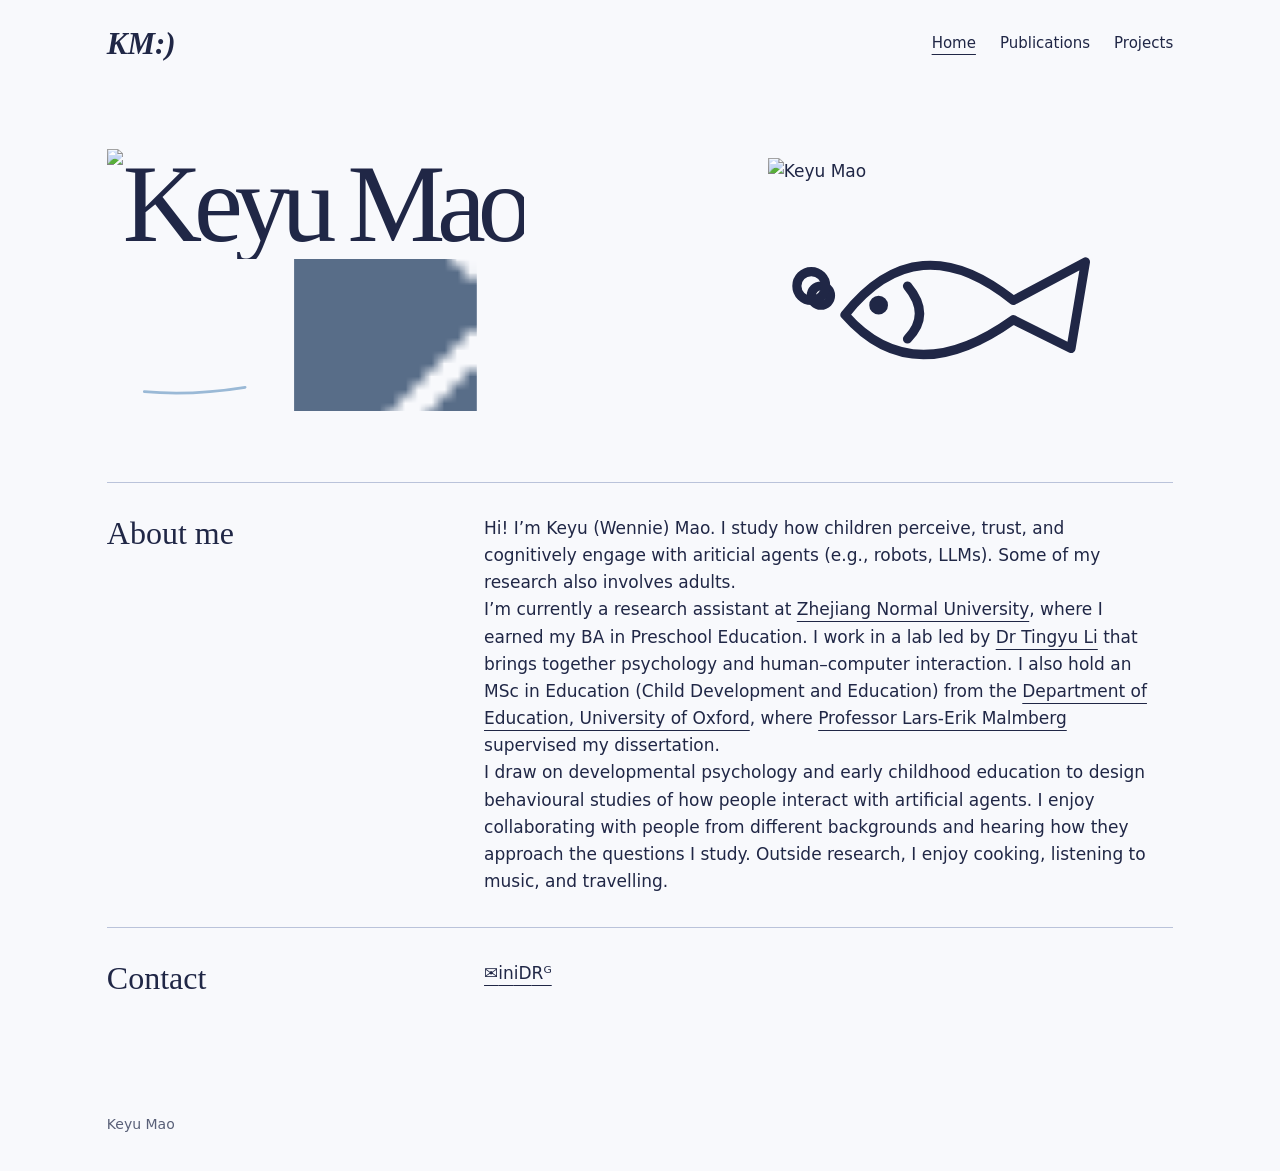
==== index.html @ 1b0c98d7 "Add files via upload" ====
<!doctype html><html lang="en-GB"><meta charset="utf-8"><meta name="viewport" content="width=device-width, initial-scale=1"><title>About | Keyu Mao</title><link rel="stylesheet" href="style.css"><link rel="stylesheet" href="assets/portrait.css"><header><a href="index.html" aria-label="Keyu Mao home">KM:)</a><nav aria-label="Main navigation"><a href="index.html" aria-current="page">Home</a><a href="publications.html" >Publications</a><a href="projects.html" >Projects</a></nav></header><main><section class="hero"><div class="lettering"><h1><img class="name-mark" src="assets/keyu-name.png" alt="Keyu Mao"></h1><svg class="slogan-mark" viewBox="0 120 2048 560" role="img" aria-label="Where human minds meet artificial minds.">
  <defs><filter id="fine-lettering"><feMorphology operator="erode" radius="1.5"/></filter><mask id="slogan-ink" maskUnits="userSpaceOnUse" x="0" y="0" width="2048" height="768" style="mask-type:alpha"><image filter="url(#fine-lettering)" href="assets/slogan.png" width="2048" height="768"/></mask></defs>
  <rect width="2048" height="768" fill="#586D88" mask="url(#slogan-ink)"/>
  <path d="M137 608 Q309 624 508 592" fill="none" stroke="#9AB9D6" stroke-width="10" stroke-linecap="round"/>
</svg></div><figure class="portrait"><img src="assets/portrait.jpg" alt="Keyu Mao"><svg xmlns="http://www.w3.org/2000/svg" viewBox="0 0 76 45" fill="none" stroke="currentColor" stroke-width="1.9" stroke-linecap="round" stroke-linejoin="round" class="fish" tabindex="0" role="img" aria-label="A little fish blowing bubbles"><path d="M16 27Q31 8 51 24L66 16 63 34 51 28Q30 43 16 27Z M29 21Q34 27 29 32"/><circle cx="23" cy="25" r="1" fill="currentColor"/><circle class="bubble" cx="11" cy="23" r="2"/><circle class="bubble b2" cx="9" cy="21" r="3"/></svg>
</figure></section>
<section class="bio"><h2>About me</h2><div><p>Hi! I’m Keyu (Wennie) Mao. I study how children perceive, trust, and cognitively engage with ariticial agents (e.g., robots, LLMs). Some of my research also involves adults.</p><p>I’m currently a research assistant at <a href="https://www.zjnu.edu.cn/english/main.htm">Zhejiang Normal University</a>, where I earned my BA in Preschool Education. I work in a lab led by <a href="https://scholar.google.com/citations?user=szrL_h4AAAAJ&amp;hl=en">Dr Tingyu Li</a> that brings together psychology and human–computer interaction. I also hold an MSc in Education (Child Development and Education) from the <a href="https://www.education.ox.ac.uk/">Department of Education, University of Oxford</a>, where <a href="https://www.education.ox.ac.uk/person/lars-erik-malmberg/">Professor Lars-Erik Malmberg</a> supervised my dissertation.</p><p>I draw on developmental psychology and early childhood education to design behavioural studies of how people interact with artificial agents. I enjoy collaborating with people from different backgrounds and hearing how they approach the questions I study. Outside research, I enjoy cooking, listening to music, and travelling.</p></div></section>
<section class="bio"><h2>Contact</h2><div class="contacts"><a href="mailto:wennieyu07@outlook.com" title="Email" aria-label="Email">✉</a><a href="https://www.linkedin.com/in/keyu-mao-9b1195332/" title="LinkedIn" aria-label="LinkedIn">in</a><a href="https://orcid.org/0000-0002-1452-9672" title="ORCID" aria-label="ORCID">iD</a><a href="https://www.researchgate.net/profile/Keyu-Mao-6?ev=hdr_xprf&amp;_sg=OA8RdhxcjzEUWHXOC6oxvJYjn3bmKNLloK2OwYYhkCG5j2HhFHloiunzNK5vc4hrcK11CvQQdRwlt5yb3biUGFNu" title="ResearchGate" aria-label="ResearchGate">Rᴳ</a></div></section></main><footer>Keyu Mao</footer></html>
---- style.css ----
*{box-sizing:border-box}body{margin:0;background:#f8f9fc;color:#202746;font:17px/1.6 system-ui,sans-serif}header,main,footer{max-width:1220px;margin:auto;padding:0 6%}header{display:flex;align-items:center;justify-content:space-between;min-height:86px}header>a{font:italic bold 31px Georgia}a{color:inherit;text-underline-offset:6px}header a{text-decoration:none}nav{display:flex;gap:24px;font-size:15px}nav [aria-current],a:hover{text-decoration:underline}main{padding-bottom:64px}.hero{display:grid;grid-template-columns:1.25fr 1fr;align-items:center;gap:6%;padding:55px 0}h1,h2,h3,p{margin:0}h1{font:500 clamp(64px,8.6vw,130px)/1 Georgia;letter-spacing:-.075em}.tag{margin-top:25px;font:clamp(23px,2.8vw,40px)/1.25 Georgia;color:#434f81;max-width:15em}.art{display:grid;place-items:center;aspect-ratio:1.2;background:repeating-radial-gradient(ellipse at 100% 105%,transparent 0 22px,#a7b2db 23px 24px),#dce2f4;border-radius:52% 52% 4px 4px;color:#2e3964;font:italic clamp(78px,11vw,160px) Georgia;letter-spacing:-.14em;padding-right:.12em}.bio,article{display:grid;grid-template-columns:1fr 2.2fr;gap:6%;padding:32px 0;border-top:1px solid #bac3da}.bio h2{font:32px Georgia}.bio p{max-width:62ch}.title{padding:64px 0 40px;font-size:clamp(50px,8vw,98px)}small{color:#4b587d}article h2,summary{font:clamp(22px,2.5vw,32px)/1.2 Georgia}article p,details p{margin:12px 0}summary{cursor:pointer}footer{padding-top:20px;padding-bottom:35px;color:#596078;font-size:14px}@media(max-width:650px){header{min-height:68px}nav{gap:13px;font-size:13px}.hero{grid-template-columns:1fr;padding:30px 0;gap:25px}.art{width:65%;justify-self:end}.bio,article{grid-template-columns:1fr;gap:10px}.tag{margin-top:14px}}

.publications {
  width: min(88%, 720px);
  padding: 0 0 64px;
}
.publications .title {
  padding: clamp(28px, 5vw, 54px) 0 24px;
  font-size: clamp(30px, 4vw, 42px);
  letter-spacing: -.04em;
}
.publications article {
  grid-template-columns: 4ch minmax(0, 1fr);
  column-gap: clamp(16px, 3vw, 36px);
  padding: 20px 0;
  font-size: 12pt;
  line-height: 1.5;
}
.publications article h2 {
  font: 600 1em/1.45 Georgia, serif;
}
.publications article p { margin: 5px 0 0; }
.publications article small { font-size: 1em; }
.publications article a { text-underline-offset: .17em; }
@media (max-width: 540px) {
  .publications article { grid-template-columns: 1fr; row-gap: 5px; }
}

header > a, header nav { display:flex; align-items:center; line-height:1; }
.projects { width:min(88%, 880px); padding:0 0 64px; }
.projects .title { font-size:clamp(30px,4vw,42px); letter-spacing:-.04em; padding:clamp(28px,5vw,54px) 0 28px; }
.projects section { border-top:1px solid #bac3da; padding:18px 0 32px; }
.projects h2 { font:italic 23px/1.3 Georgia,serif; margin:0 0 18px; }
.project-grid { display:grid; grid-template-columns:repeat(auto-fill,minmax(min(175px,100%),1fr)); gap:24px 18px; }
.project-grid figure { margin:0; }
.project-icon { position:relative; display:grid; place-items:center; width:100%; aspect-ratio:1; border-radius:18px; overflow:hidden; background:#fff; border:1px solid #d8ddea; color:#202746; }
.project-icon img { width:100%; height:100%; position:absolute; object-fit:contain; }
.project-icon span { position:relative; text-align:center; padding:10px; font:12pt/1.24 Georgia,serif; opacity:0; }
.project-icon img,.project-icon span { transition:opacity .18s; }
.project-icon:is(:hover,:focus) img { opacity:.16; }
.project-icon:is(:hover,:focus) span { opacity:1; }
.project-grid figcaption { margin-top:6px; text-align:center; font:italic 14px Georgia,serif; }
@media (hover:none) {
 .project-icon span { opacity:1; align-self:end; background:#fffffff2; width:100%; }
}
@media(prefers-reduced-motion:reduce){.project-icon * {transition:none;}}
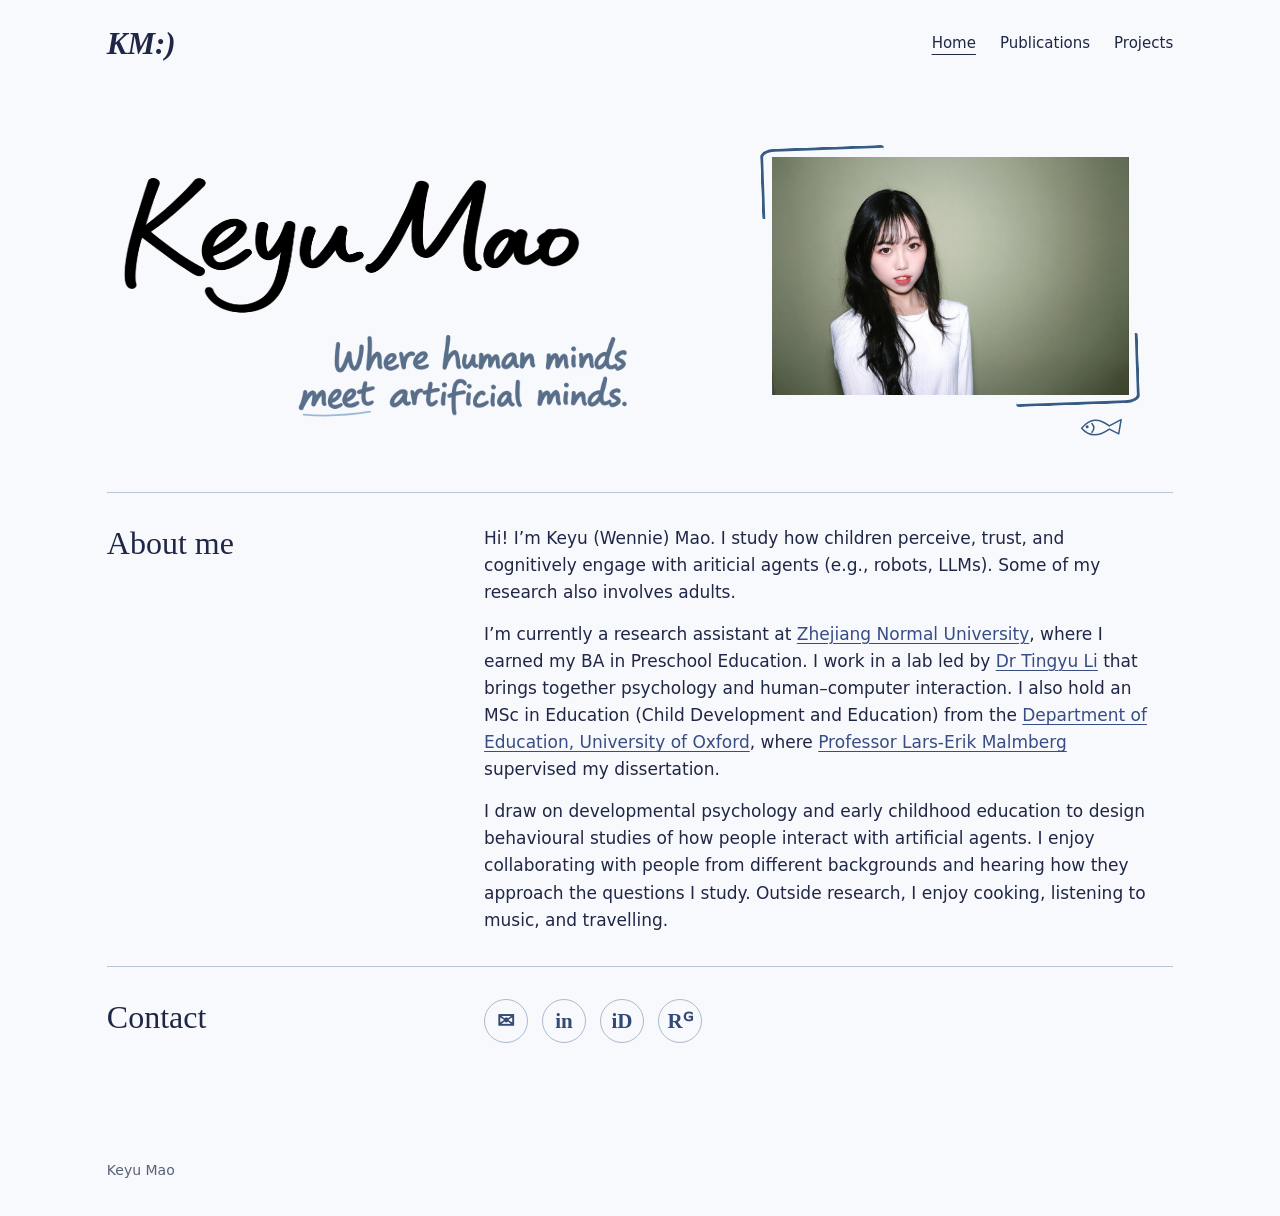
==== commit 2ba6617a: "Duplicate bio section in index.html" ====
--- a/index.html
+++ b/index.html
@@ -4,5 +4,5 @@
   <path d="M137 608 Q309 624 508 592" fill="none" stroke="#9AB9D6" stroke-width="10" stroke-linecap="round"/>
 </svg></div><figure class="portrait"><img src="assets/portrait.jpg" alt="Keyu Mao"><svg xmlns="http://www.w3.org/2000/svg" viewBox="0 0 76 45" fill="none" stroke="currentColor" stroke-width="1.9" stroke-linecap="round" stroke-linejoin="round" class="fish" tabindex="0" role="img" aria-label="A little fish blowing bubbles"><path d="M16 27Q31 8 51 24L66 16 63 34 51 28Q30 43 16 27Z M29 21Q34 27 29 32"/><circle cx="23" cy="25" r="1" fill="currentColor"/><circle class="bubble" cx="11" cy="23" r="2"/><circle class="bubble b2" cx="9" cy="21" r="3"/></svg>
 </figure></section>
-<section class="bio"><h2>About me</h2><div><p>Hi! I’m Keyu (Wennie) Mao. I study how children perceive, trust, and cognitively engage with ariticial agents (e.g., robots, LLMs). Some of my research also involves adults.</p><p>I’m currently a research assistant at <a href="https://www.zjnu.edu.cn/english/main.htm">Zhejiang Normal University</a>, where I earned my BA in Preschool Education. I work in a lab led by <a href="https://scholar.google.com/citations?user=szrL_h4AAAAJ&amp;hl=en">Dr Tingyu Li</a> that brings together psychology and human–computer interaction. I also hold an MSc in Education (Child Development and Education) from the <a href="https://www.education.ox.ac.uk/">Department of Education, University of Oxford</a>, where <a href="https://www.education.ox.ac.uk/person/lars-erik-malmberg/">Professor Lars-Erik Malmberg</a> supervised my dissertation.</p><p>I draw on developmental psychology and early childhood education to design behavioural studies of how people interact with artificial agents. I enjoy collaborating with people from different backgrounds and hearing how they approach the questions I study. Outside research, I enjoy cooking, listening to music, and travelling.</p></div></section>
-<section class="bio"><h2>Contact</h2><div class="contacts"><a href="mailto:wennieyu07@outlook.com" title="Email" aria-label="Email">✉</a><a href="https://www.linkedin.com/in/keyu-mao-9b1195332/" title="LinkedIn" aria-label="LinkedIn">in</a><a href="https://orcid.org/0000-0002-1452-9672" title="ORCID" aria-label="ORCID">iD</a><a href="https://www.researchgate.net/profile/Keyu-Mao-6?ev=hdr_xprf&amp;_sg=OA8RdhxcjzEUWHXOC6oxvJYjn3bmKNLloK2OwYYhkCG5j2HhFHloiunzNK5vc4hrcK11CvQQdRwlt5yb3biUGFNu" title="ResearchGate" aria-label="ResearchGate">Rᴳ</a></div></section></main><footer>Keyu Mao</footer></html>+<section class="bio"><h2>About me</h2><div><p>Hi! I’m Keyu (Wennie) Mao. I study how children perceive, trust, and cognitively engage with ariticial agents (e.g., robots, LLMs). Some of my research also involves adults.</p><p>I’m currently a research assistant at <a href="https://www.zjnu.edu.cn/english/main.htm">Zhejiang Normal University</a>, where I earned my BA in Preschool Education. I work in a lab led by <a href="https://scholar.google.com/citations?hl=zh-CN&user=K_DIkcgAAAAJ">Dr Tingyu Li</a> that brings together psychology and human–computer interaction. I also hold an MSc in Education (Child Development and Education) from the <a href="https://www.education.ox.ac.uk/">Department of Education, University of Oxford</a>, where <a href="https://www.education.ox.ac.uk/person/lars-erik-malmberg/">Professor Lars-Erik Malmberg</a> supervised my dissertation.</p><p>I draw on developmental psychology and early childhood education to design behavioural studies of how people interact with artificial agents. I enjoy collaborating with people from different backgrounds and hearing how they approach the questions I study. Outside research, I enjoy cooking, listening to music, and travelling.</p></div></section>
+<section class="bio"><h2>Contact</h2><div class="contacts"><a href="mailto:wennieyu07@outlook.com" title="Email" aria-label="Email">✉</a><a href="https://www.linkedin.com/in/keyu-mao-9b1195332/" title="LinkedIn" aria-label="LinkedIn">in</a><a href="https://orcid.org/0000-0002-1452-9672" title="ORCID" aria-label="ORCID">iD</a><a href="https://www.researchgate.net/profile/Keyu-Mao-6?ev=hdr_xprf&amp;_sg=OA8RdhxcjzEUWHXOC6oxvJYjn3bmKNLloK2OwYYhkCG5j2HhFHloiunzNK5vc4hrcK11CvQQdRwlt5yb3biUGFNu" title="ResearchGate" aria-label="ResearchGate">Rᴳ</a></div></section></main><footer>Keyu Mao</footer></html>
--- a/assets/portrait.css
+++ b/assets/portrait.css
@@ -0,0 +1,14 @@
+.portrait{position:relative;margin:16px 16px 42px;isolation:isolate}
+.portrait img{display:block;width:100%;height:auto}
+.portrait::before,.portrait::after{content:"";position:absolute;width:34%;height:28%;border:3px solid #375c83;pointer-events:none}
+.portrait::before{top:-10px;left:-11px;border-width:3px 0 0 3px;border-radius:12% 3% 0 2%;transform:rotate(-2deg)}
+.portrait::after{bottom:-10px;right:-11px;border-width:0 3px 3px 0;border-radius:0 2% 12% 3%;transform:rotate(-2deg)}
+.fish{position:absolute;right:0;top:calc(100% + 12px);width:60px;color:#375c83}
+.fish .bubble{opacity:0;transform-box:fill-box;transform-origin:center}
+.fish:is(:hover,:focus-visible) .bubble{animation:bubble 1.5s ease-out infinite}
+.fish:is(:hover,:focus-visible) .b2{animation-delay:.5s}
+@keyframes bubble{0%{opacity:0;transform:translate(0,0) scale(.45)}25%{opacity:1}100%{opacity:0;transform:translate(-6px,-13px) scale(1.2)}}
+@media(prefers-reduced-motion:reduce){.fish:is(:hover,:focus-visible) .bubble{animation:none;opacity:1}}
+.name-mark{filter:drop-shadow(.6px 0 0 black) drop-shadow(-.6px 0 0 black)}
+
+.lettering{min-width:0}.lettering img{display:block;height:auto}.name-mark{width:88%}.slogan-mark{display:block;width:66%;height:auto;margin:0 3% 0 auto}.portrait{width:min(80%,360px);justify-self:center}.bio p+p{margin-top:.85em}.bio p a{color:#384d84;text-decoration-thickness:1px;text-underline-offset:3px}.contacts{display:flex;gap:14px;align-items:center}.contacts a{display:grid;place-items:center;width:44px;height:44px;border:1px solid #adb9cf;border-radius:50%;text-decoration:none;font:bold 21px Georgia;color:#334b74}.contacts a:hover,.contacts a:focus-visible{background:#dce5f5}.lettering h1{line-height:0}@media(max-width:650px){.lettering{width:min(100%,410px)}.portrait{width:min(72%,300px)}}
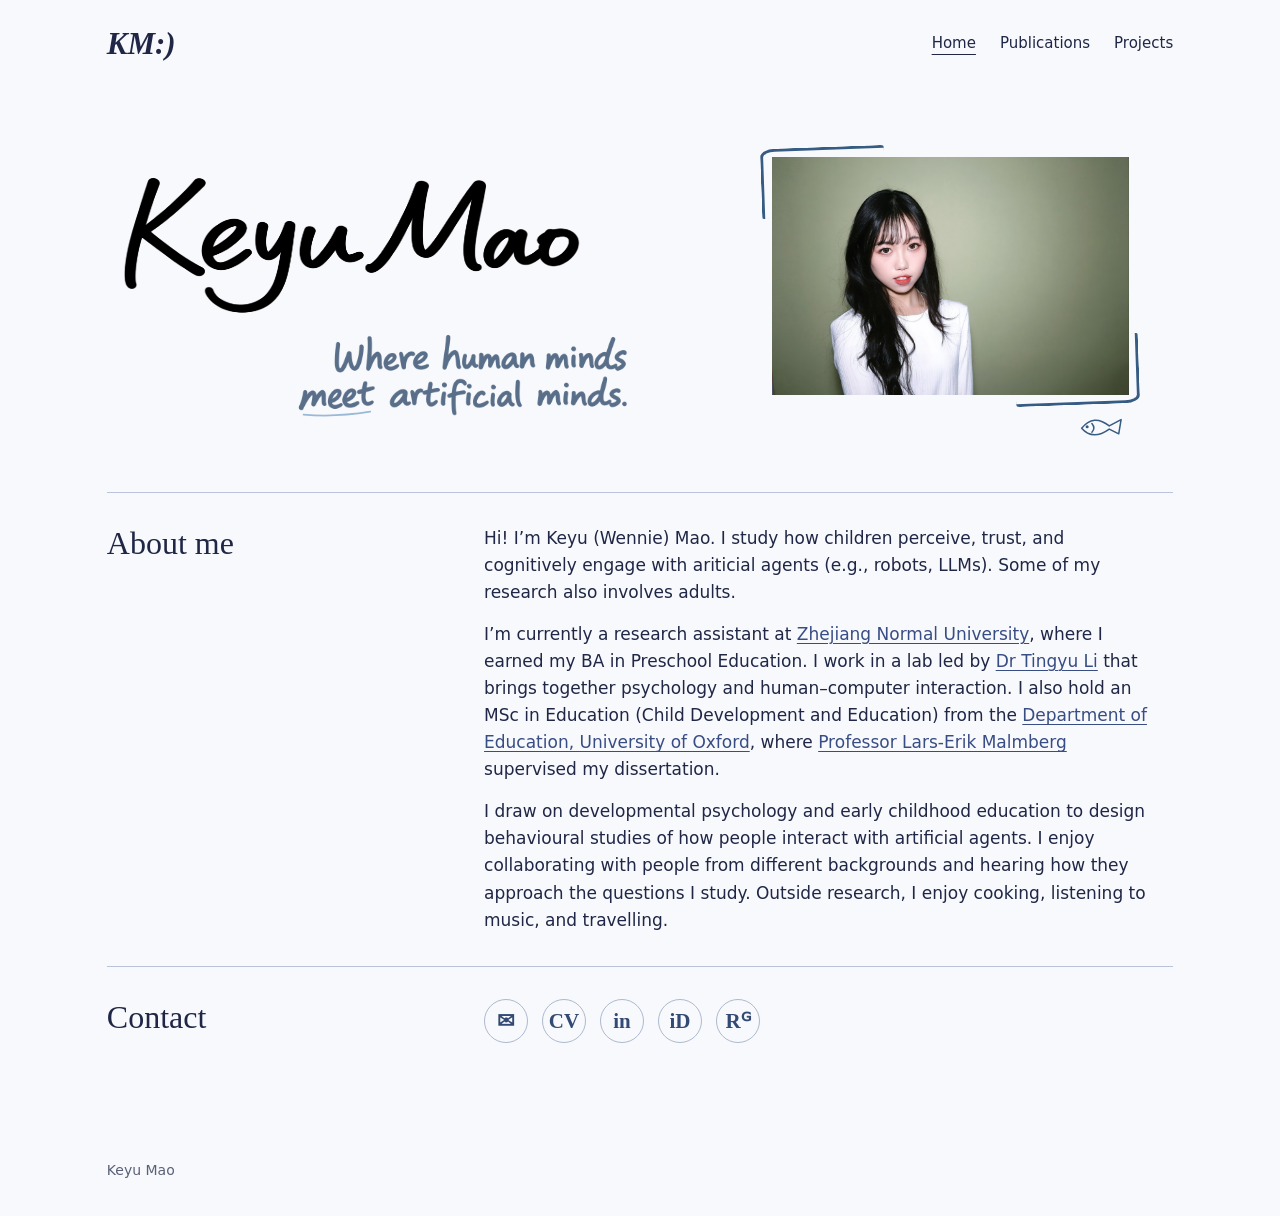
==== commit 56f0b814: "Add CV link to homepage contact section" ====
--- a/index.html
+++ b/index.html
@@ -5,4 +5,4 @@
 </svg></div><figure class="portrait"><img src="assets/portrait.jpg" alt="Keyu Mao"><svg xmlns="http://www.w3.org/2000/svg" viewBox="0 0 76 45" fill="none" stroke="currentColor" stroke-width="1.9" stroke-linecap="round" stroke-linejoin="round" class="fish" tabindex="0" role="img" aria-label="A little fish blowing bubbles"><path d="M16 27Q31 8 51 24L66 16 63 34 51 28Q30 43 16 27Z M29 21Q34 27 29 32"/><circle cx="23" cy="25" r="1" fill="currentColor"/><circle class="bubble" cx="11" cy="23" r="2"/><circle class="bubble b2" cx="9" cy="21" r="3"/></svg>
 </figure></section>
 <section class="bio"><h2>About me</h2><div><p>Hi! I’m Keyu (Wennie) Mao. I study how children perceive, trust, and cognitively engage with ariticial agents (e.g., robots, LLMs). Some of my research also involves adults.</p><p>I’m currently a research assistant at <a href="https://www.zjnu.edu.cn/english/main.htm">Zhejiang Normal University</a>, where I earned my BA in Preschool Education. I work in a lab led by <a href="https://scholar.google.com/citations?hl=zh-CN&user=K_DIkcgAAAAJ">Dr Tingyu Li</a> that brings together psychology and human–computer interaction. I also hold an MSc in Education (Child Development and Education) from the <a href="https://www.education.ox.ac.uk/">Department of Education, University of Oxford</a>, where <a href="https://www.education.ox.ac.uk/person/lars-erik-malmberg/">Professor Lars-Erik Malmberg</a> supervised my dissertation.</p><p>I draw on developmental psychology and early childhood education to design behavioural studies of how people interact with artificial agents. I enjoy collaborating with people from different backgrounds and hearing how they approach the questions I study. Outside research, I enjoy cooking, listening to music, and travelling.</p></div></section>
-<section class="bio"><h2>Contact</h2><div class="contacts"><a href="mailto:wennieyu07@outlook.com" title="Email" aria-label="Email">✉</a><a href="https://www.linkedin.com/in/keyu-mao-9b1195332/" title="LinkedIn" aria-label="LinkedIn">in</a><a href="https://orcid.org/0000-0002-1452-9672" title="ORCID" aria-label="ORCID">iD</a><a href="https://www.researchgate.net/profile/Keyu-Mao-6?ev=hdr_xprf&amp;_sg=OA8RdhxcjzEUWHXOC6oxvJYjn3bmKNLloK2OwYYhkCG5j2HhFHloiunzNK5vc4hrcK11CvQQdRwlt5yb3biUGFNu" title="ResearchGate" aria-label="ResearchGate">Rᴳ</a></div></section></main><footer>Keyu Mao</footer></html>
+<section class="bio"><h2>Contact</h2><div class="contacts"><a href="mailto:wennieyu07@outlook.com" title="Email" aria-label="Email">✉</a><a href="keyu-mao-cv.pdf" title="View CV (PDF)" aria-label="View CV (PDF)">CV</a><a href="https://www.linkedin.com/in/keyu-mao-9b1195332/" title="LinkedIn" aria-label="LinkedIn">in</a><a href="https://orcid.org/0000-0002-1452-9672" title="ORCID" aria-label="ORCID">iD</a><a href="https://www.researchgate.net/profile/Keyu-Mao-6?ev=hdr_xprf&amp;_sg=OA8RdhxcjzEUWHXOC6oxvJYjn3bmKNLloK2OwYYhkCG5j2HhFHloiunzNK5vc4hrcK11CvQQdRwlt5yb3biUGFNu" title="ResearchGate" aria-label="ResearchGate">Rᴳ</a></div></section></main><footer>Keyu Mao</footer></html>
